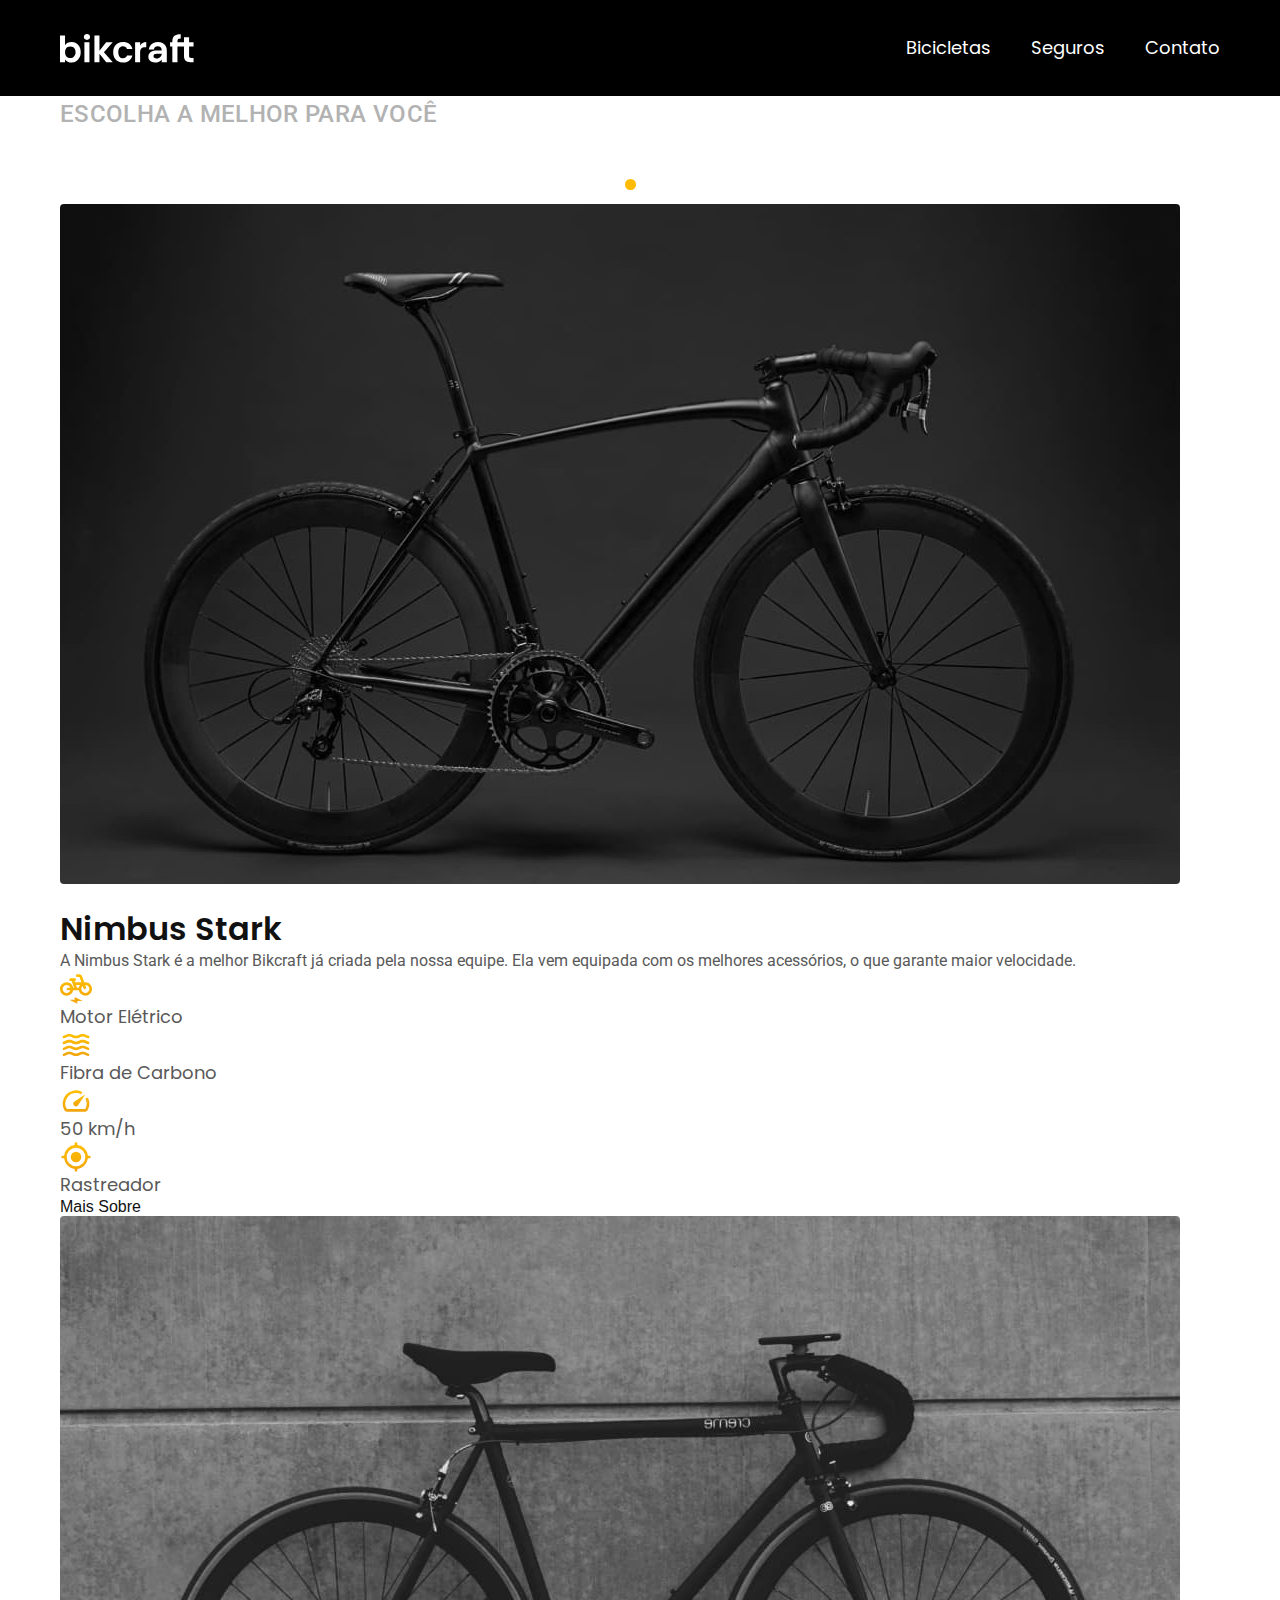
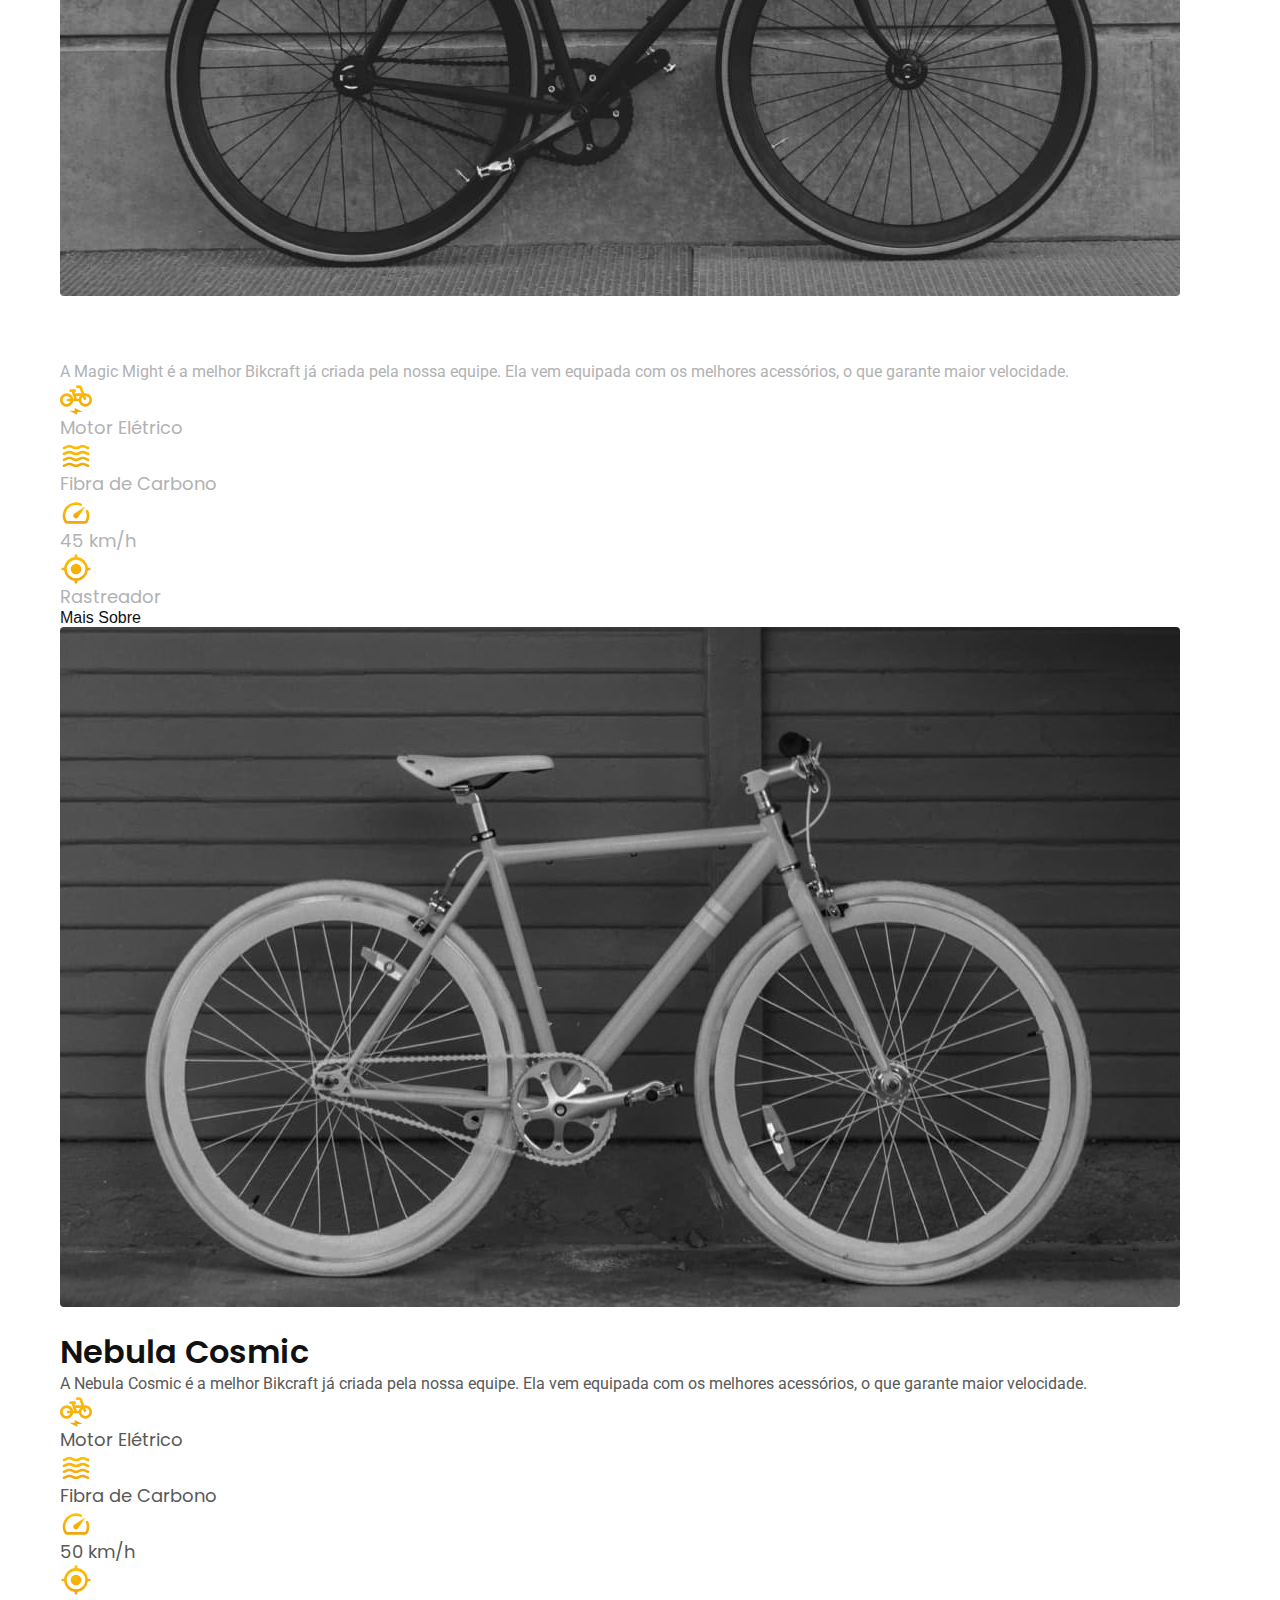
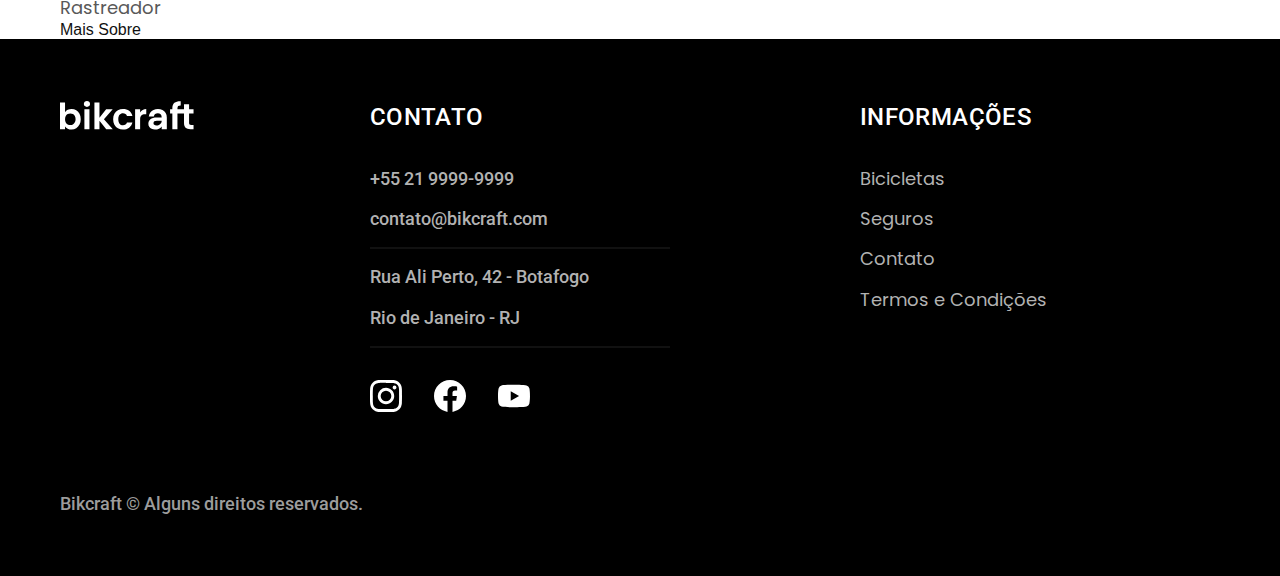
==== bicicletas.html @ 47459e0d "Bicicletas 1" ====
<!DOCTYPE html>
<html lang="pt-br">

<head>
  <meta charset="UTF-8">
  <meta http-equiv="X-UA-Compatible" content="IE=edge">
  <meta name="viewport" content="width=device-width, initial-scale=1.0">
  <meta name="description" content="Termos e Condições">

  <title>Bicicletas | Bikcraft</title>

  <link rel="stylesheet" href="./css/style.css">

  <!--Tipografia-->
  <link rel="preconnect" href="https://fonts.googleapis.com">
  <link rel="preconnect" href="https://fonts.gstatic.com" crossorigin>
  <link
    href="https://fonts.googleapis.com/css2?family=Merriweather:ital,wght@1,900&family=Poppins:wght@400;600&family=Roboto:wght@400;500&display=swap"
    rel="stylesheet">

</head>

<body id="bicicletas">

  <header class="header-bg">
    <div class="header container">

      <a href="./"><img src="./img/bikcraft.svg" alt="Bikcraft"></a>

      <nav aria-label="primaria">
        <ul class="header-menu font-1-m cor-0">
          <li><a href="./bicicletas.html">Bicicletas</a></li>
          <li><a href="./seguros.html">Seguros</a></li>
          <li><a href="./contato">Contato</a></li>
        </ul>
      </nav>
    </div>
  </header>

  <main>
    <div class="bicicletas-bg">
      <div class="bicicletas container">
        <p class="font-2-l-b cor-5">Escolha a melhor para você</p>
        <h1 class="font-1-xxl cor-0">nossas bicicletas<span class="cor-p1">.</span></h1>
      </div>
    </div>

    <div class="bicicletas container">
      <div class="bicicletas-imagem">
        <img src="./img/bicicletas/nimbus.jpg" alt="Bicicleta preta">
        <span class="font-2-m cor-0">R$ 4999</span>
      </div>
      <div class="bicicletas-conteudo">
        <h2 class="font-1-xl">Nimbus Stark</h2>
        <p class="font-2-s cor-8">A Nimbus Stark é a melhor Bikcraft já criada pela nossa equipe. Ela vem equipada com os melhores acessórios, o que garante maior velocidade.</p>
        <ul class="font-1-m cor-8">
          <li>
            <img src="./img/icones/eletrica.svg" alt="">
            Motor Elétrico
          </li>
          <li>
            <img src="./img/icones/carbono.svg" alt="">
            Fibra de Carbono
          </li>
          <li>
            <img src="./img/icones/velocidade.svg" alt="">
            50 km/h
          </li>
          <li>
            <img src="./img/icones/rastreador.svg" alt="">
            Rastreador
          </li>
        </ul>
        <a class="botao seta" href="./bicicletas/nimbus.html">Mais Sobre</a>
      </div>
    </div>

    <div class="bicicletas-bg">
      <div class="bicicletas container">
        <div class="bicicletas-imagem">
          <img src="./img/bicicletas/magic.jpg" alt="Bicicleta preta">
          <span class="font-2-m cor-0">R$ 2499</span>
        </div>
        <div class="bicicletas-conteudo">
          <h2 class="font-1-xl cor-0">Magic Might</h2>
          <p class="font-2-s cor-5">A Magic Might é a melhor Bikcraft já criada pela nossa equipe. Ela vem equipada com os melhores acessórios, o que garante maior velocidade.</p>
          <ul class="font-1-m cor-5">
            <li>
              <img src="./img/icones/eletrica.svg" alt="">
              Motor Elétrico
            </li>
            <li>
              <img src="./img/icones/carbono.svg" alt="">
              Fibra de Carbono
            </li>
            <li>
              <img src="./img/icones/velocidade.svg" alt="">
              45 km/h
            </li>
            <li>
              <img src="./img/icones/rastreador.svg" alt="">
              Rastreador
            </li>
          </ul>
          <a class="botao seta" href="./bicicletas/magic.html">Mais Sobre</a>
        </div>
      </div>
    </div>

    <div class="bicicletas container">
      <div class="bicicletas-imagem">
        <img src="./img/bicicletas/nebula.jpg" alt="Bicicleta preta">
        <span class="font-2-m cor-0">R$ 3999</span>
      </div>
      <div class="bicicletas-conteudo">
        <h2 class="font-1-xl">Nebula Cosmic</h2>
        <p class="font-2-s cor-8">A Nebula Cosmic é a melhor Bikcraft já criada pela nossa equipe. Ela vem equipada com os melhores acessórios, o que garante maior velocidade.</p>
        <ul class="font-1-m cor-8">
          <li>
            <img src="./img/icones/eletrica.svg" alt="">
            Motor Elétrico
          </li>
          <li>
            <img src="./img/icones/carbono.svg" alt="">
            Fibra de Carbono
          </li>
          <li>
            <img src="./img/icones/velocidade.svg" alt="">
            50 km/h
          </li>
          <li>
            <img src="./img/icones/rastreador.svg" alt="">
            Rastreador
          </li>
        </ul>
        <a class="botao seta" href="./bicicletas/nebula.html">Mais Sobre</a>
      </div>
    </div>

  </main>
  

  <footer class="footer-bg">
    <div class="footer container">
      <img src="./img/bikcraft.svg" alt="Bikcraft">
      <div class="footer-contato">
        <h3 class="font-2-l-b cor-0">Contato</h3>
        <ul class="font-2-m cor-5">
          <li><a href="tel:+552199999999">+55 21 9999-9999</a></li>
          <li><a href="mailto:contato@bikcraft.com">contato@bikcraft.com</a></li>
          <li>Rua Ali Perto, 42 - Botafogo</li>
          <li>Rio de Janeiro - RJ</li>
        </ul>
        <div class="footer-redes">
          <a href="./">
            <img src="./img/redes/instagram.svg" alt="Instagram">
          </a>
          <a href="./">
            <img src="./img/redes/facebook.svg" alt="Facebook">
          </a>
          <a href="./">
            <img src="./img/redes/youtube.svg" alt="Youtube">
          </a>
        </div>
      </div>
      <div class="footer-informacoes">
        <h3 class="font-2-l-b cor-0">Informações</h3>
        <nav>
          <ul class="font-1-m cor-5">
            <li><a href="./bicicletas.html">Bicicletas</a></li>
            <li><a href="./seguros.html">Seguros</a></li>
            <li><a href="./contato.html">Contato</a></li>
            <li><a href="./termos.html">Termos e Condições</a></li>
          </ul>
        </nav>
      </div>
      <p class="footer-copy font-2-m cor-6">Bikcraft © Alguns direitos reservados.</p>
    </div>
  </footer>


</body>

</html>
---- css/style.css ----
@import './utilidades/tipografia.css';
@import './utilidades/cores.css';

@import './global/header.css';
@import './global/footer.css';
@import './global/global.css';

/* Utilidades*/
@import './utilidades/componentes.css';

/* Home */
@import './home/introducao.css';
@import './home/depoimento.css';
@import './home/tecnologia.css';
@import './home/parceiros.css';

/* Bicicletas */
@import './bicicletas/bicicletas-lista.css';
@import './bicicletas/bicicletas.css';

/* Seguros */
@import './seguros/seguros.css';

/* Termos */
@import './termos/termos.css';
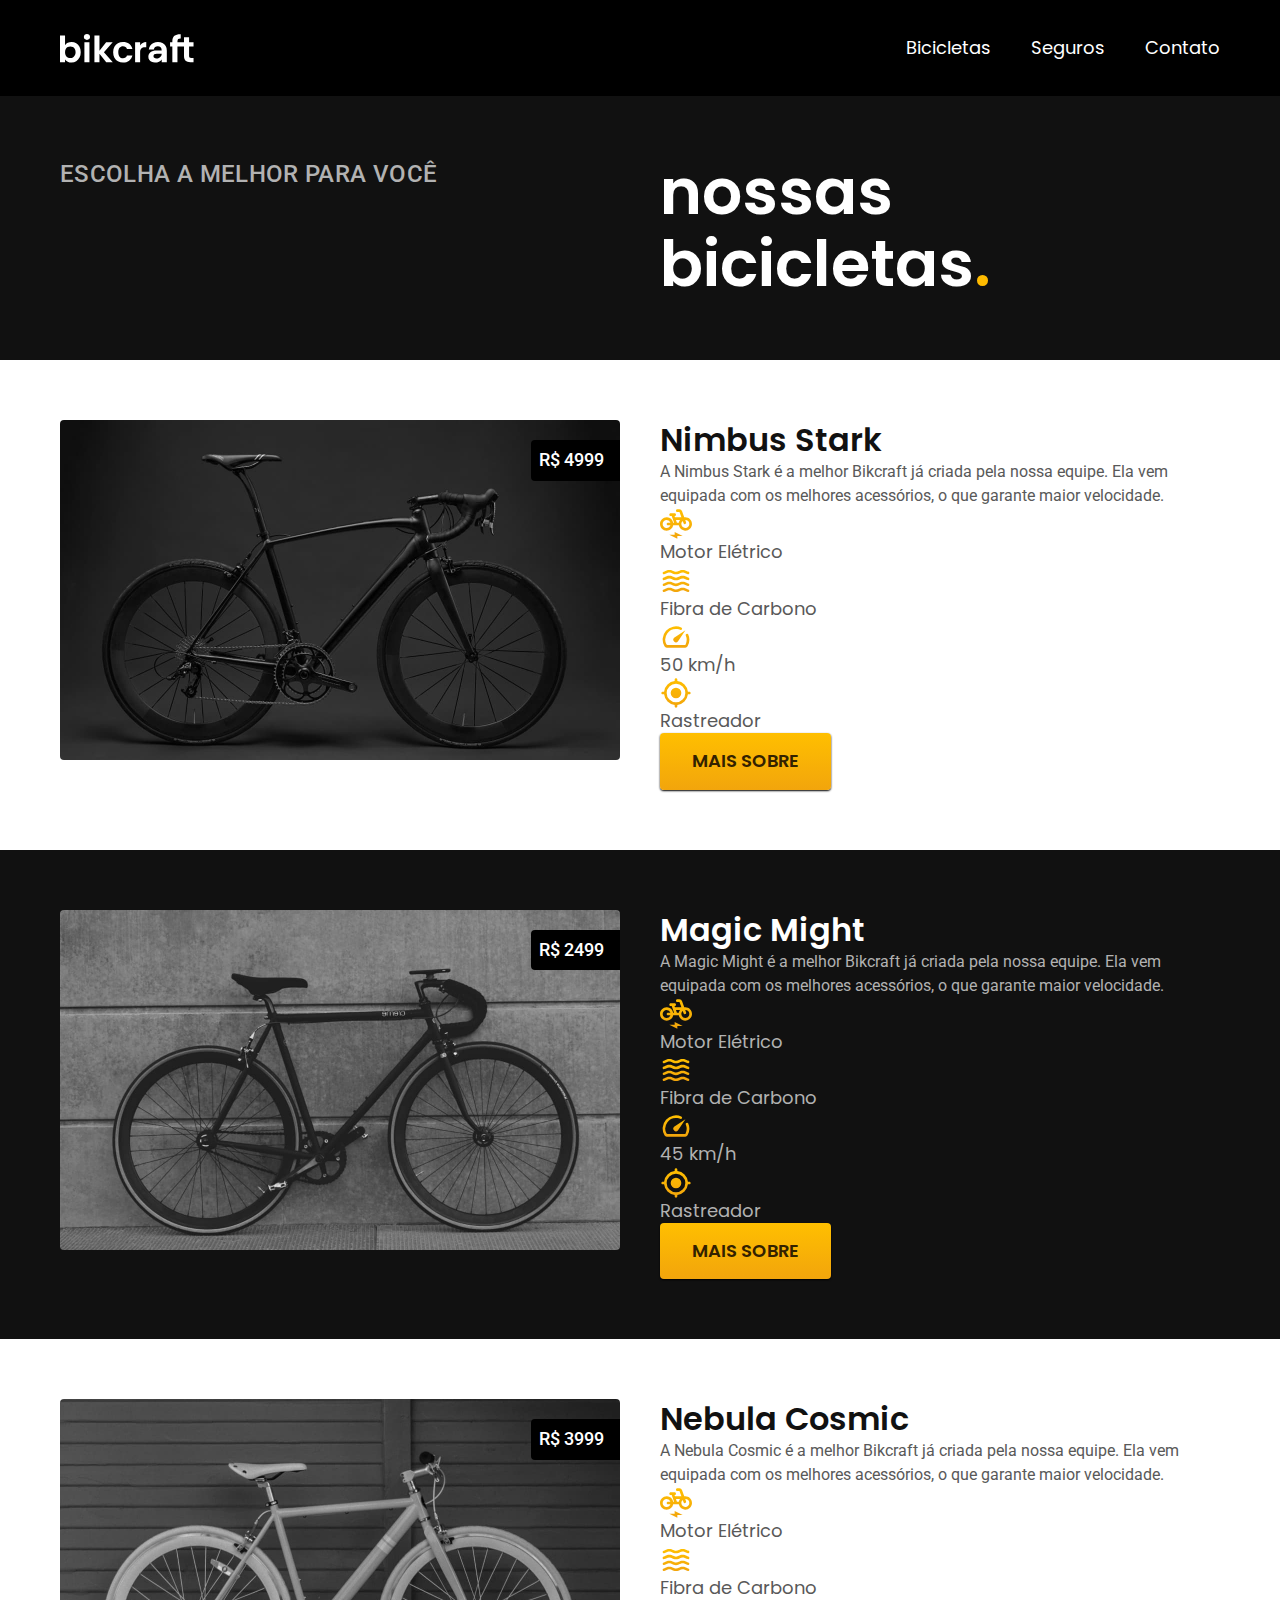
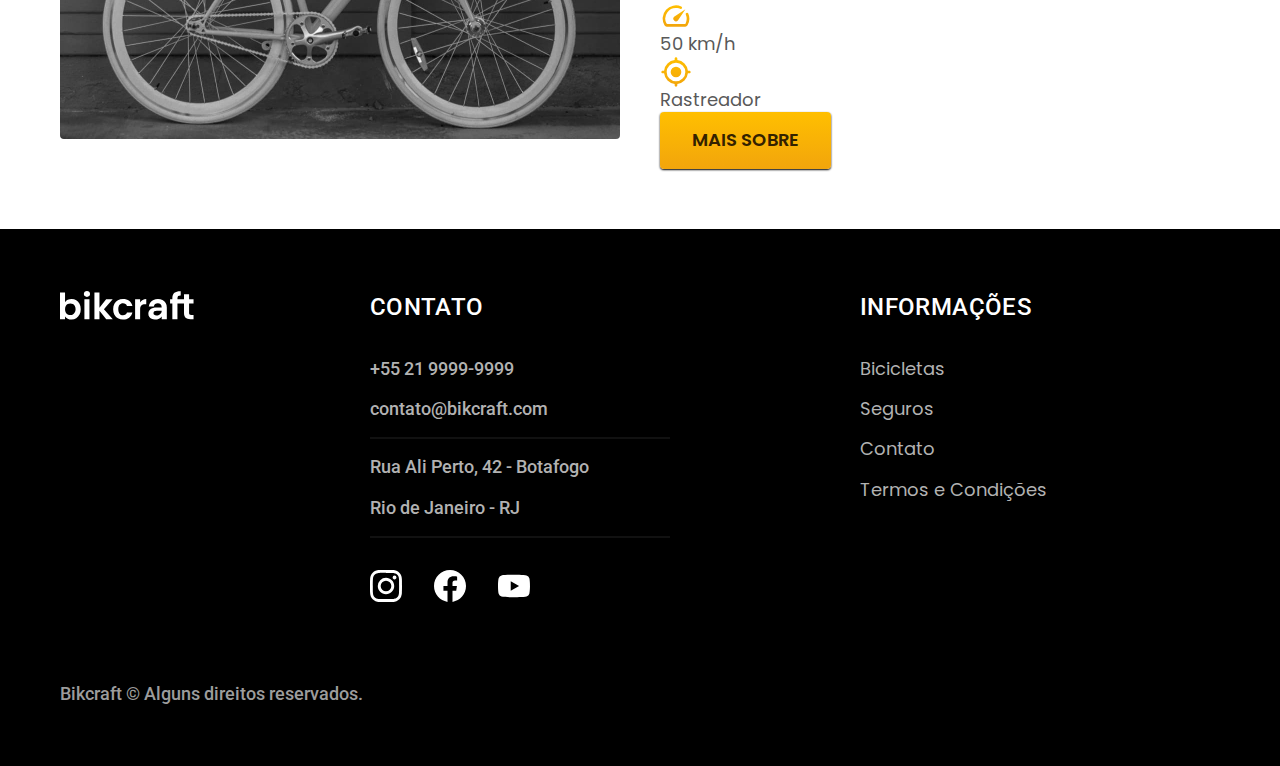
==== commit 9bb58a65: "Bicicletas 2.1" ====
--- a/bicicletas.html
+++ b/bicicletas.html
@@ -71,7 +71,7 @@
             Rastreador
           </li>
         </ul>
-        <a class="botao seta" href="./bicicletas/nimbus.html">Mais Sobre</a>
+        <a class="btn seta" href="./bicicletas/nimbus.html">Mais Sobre</a>
       </div>
     </div>
 
@@ -102,7 +102,7 @@
               Rastreador
             </li>
           </ul>
-          <a class="botao seta" href="./bicicletas/magic.html">Mais Sobre</a>
+          <a class="btn seta" href="./bicicletas/magic.html">Mais Sobre</a>
         </div>
       </div>
     </div>
@@ -133,7 +133,7 @@
             Rastreador
           </li>
         </ul>
-        <a class="botao seta" href="./bicicletas/nebula.html">Mais Sobre</a>
+        <a class="btn seta" href="./bicicletas/nebula.html">Mais Sobre</a>
       </div>
     </div>
 
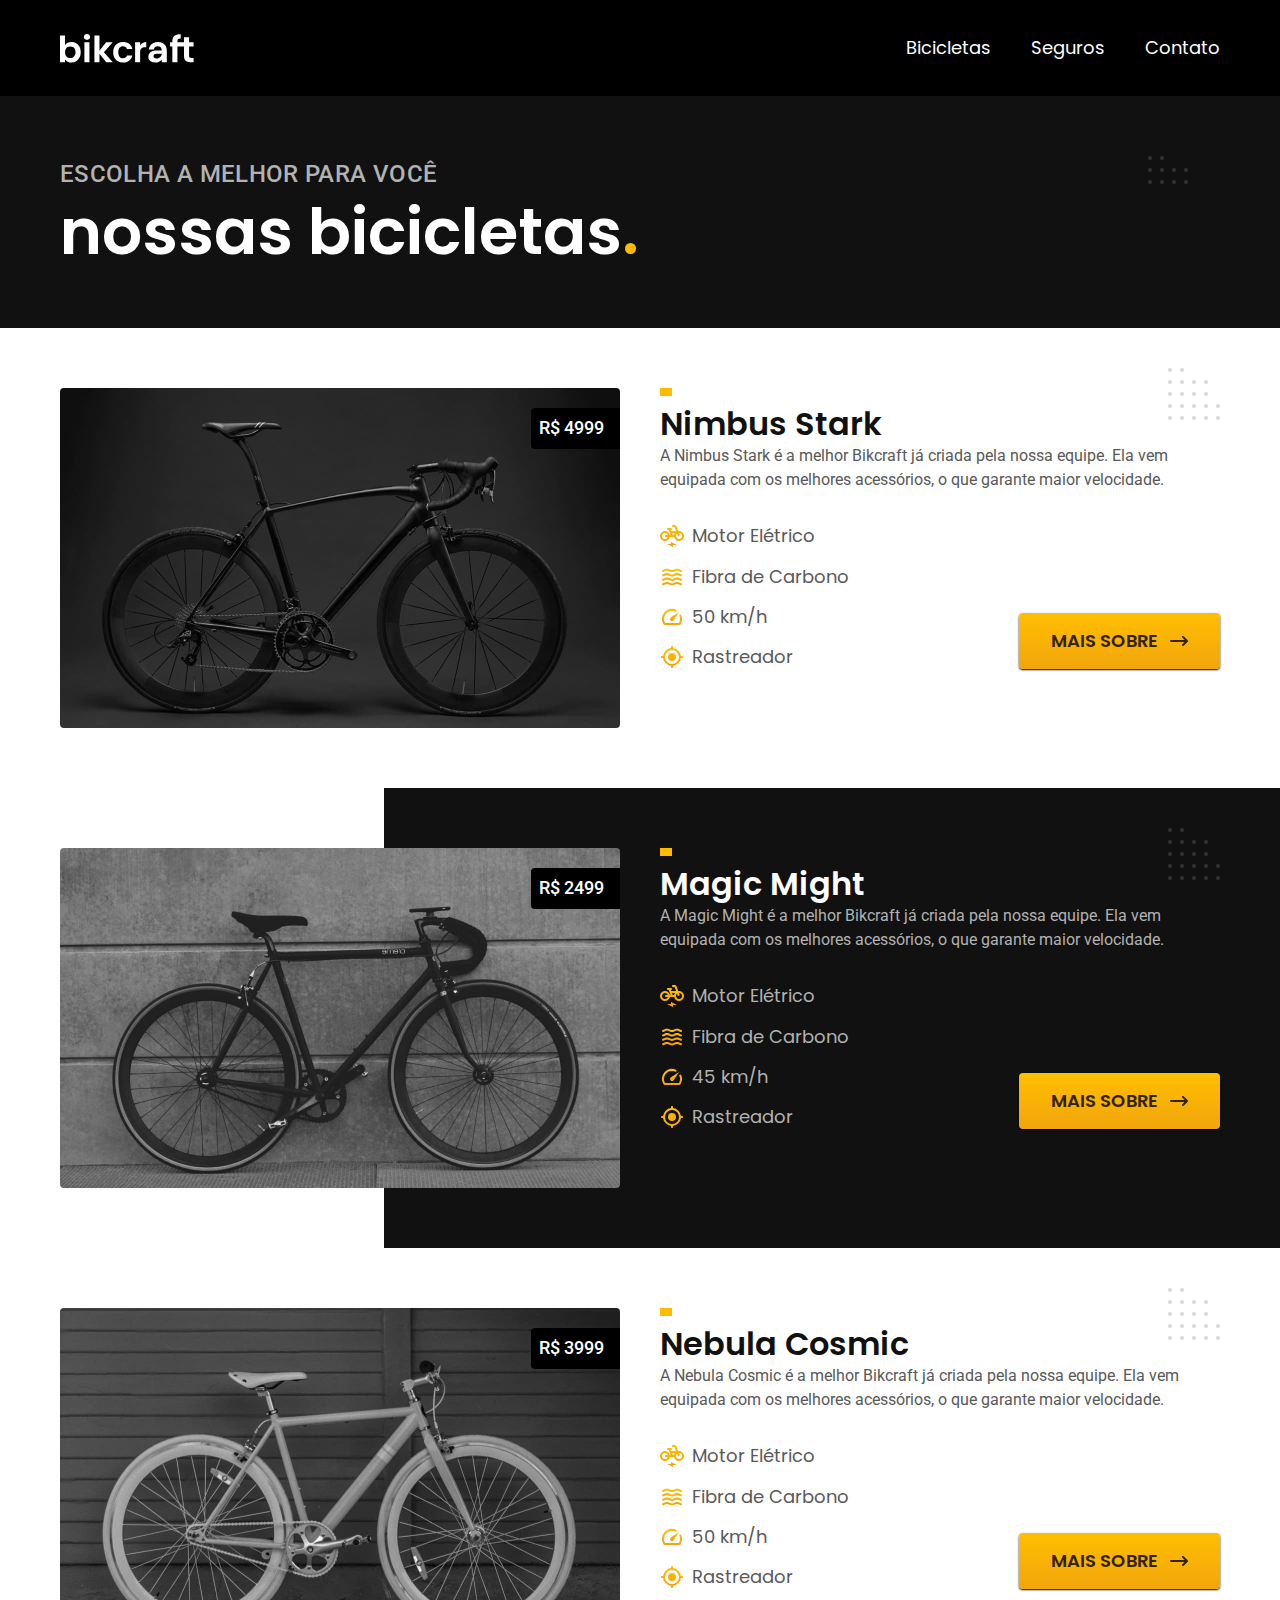
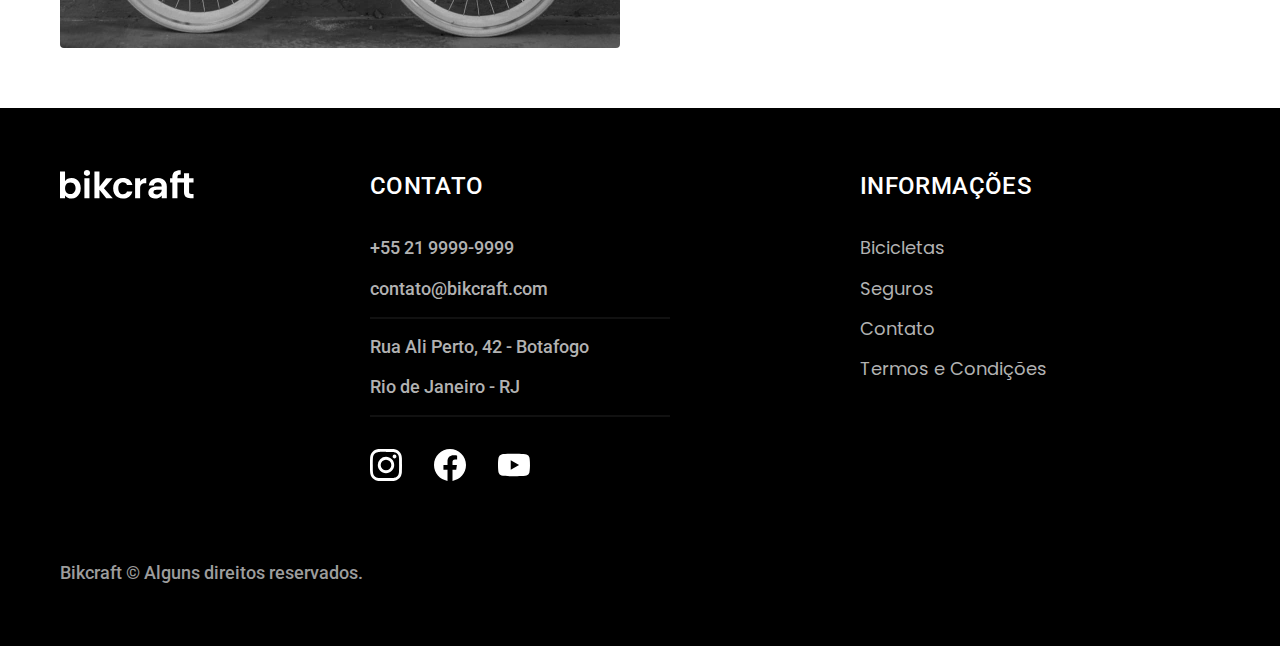
==== commit 92ff8334: "Decoração" ====
--- a/bicicletas.html
+++ b/bicicletas.html
@@ -21,25 +21,25 @@
 </head>
 
 <body id="bicicletas">
-
   <header class="header-bg">
     <div class="header container">
-
-      <a href="./"><img src="./img/bikcraft.svg" alt="Bikcraft"></a>
+      <a href="./">
+        <img src="./img/bikcraft.svg" alt="Bikcraft">
+      </a>
 
       <nav aria-label="primaria">
         <ul class="header-menu font-1-m cor-0">
           <li><a href="./bicicletas.html">Bicicletas</a></li>
           <li><a href="./seguros.html">Seguros</a></li>
-          <li><a href="./contato">Contato</a></li>
+          <li><a href="./contato.html">Contato</a></li>
         </ul>
       </nav>
     </div>
   </header>
 
   <main>
-    <div class="bicicletas-bg">
-      <div class="bicicletas container">
+    <div class="titulo-bg">
+      <div class="titulo container">
         <p class="font-2-l-b cor-5">Escolha a melhor para você</p>
         <h1 class="font-1-xxl cor-0">nossas bicicletas<span class="cor-p1">.</span></h1>
       </div>
@@ -138,7 +138,6 @@
     </div>
 
   </main>
-  
 
   <footer class="footer-bg">
     <div class="footer container">
@@ -177,8 +176,6 @@
       <p class="footer-copy font-2-m cor-6">Bikcraft © Alguns direitos reservados.</p>
     </div>
   </footer>
-
-
 </body>
 
 </html>--- a/css/style.css
+++ b/css/style.css
@@ -7,6 +7,7 @@
 
 /* Utilidades*/
 @import './utilidades/componentes.css';
+@import './utilidades/formulario.css';
 
 /* Home */
 @import './home/introducao.css';
@@ -18,8 +19,22 @@
 @import './bicicletas/bicicletas-lista.css';
 @import './bicicletas/bicicletas.css';
 
+/* Bicicleta */
+@import './bicicleta/bicicleta.css';
+@import './bicicleta/seguro.css';
+
 /* Seguros */
 @import './seguros/seguros.css';
+@import './seguros/vantagens.css';
+@import './seguros/perguntas.css';
+
+/* Contato */
+@import "./contato/contato.css";
+@import "./contato/lojas.css";
+
+/* Orçamento */
+@import "./orcamento/orcamento.css";
+
 
 /* Termos */
 @import './termos/termos.css';
